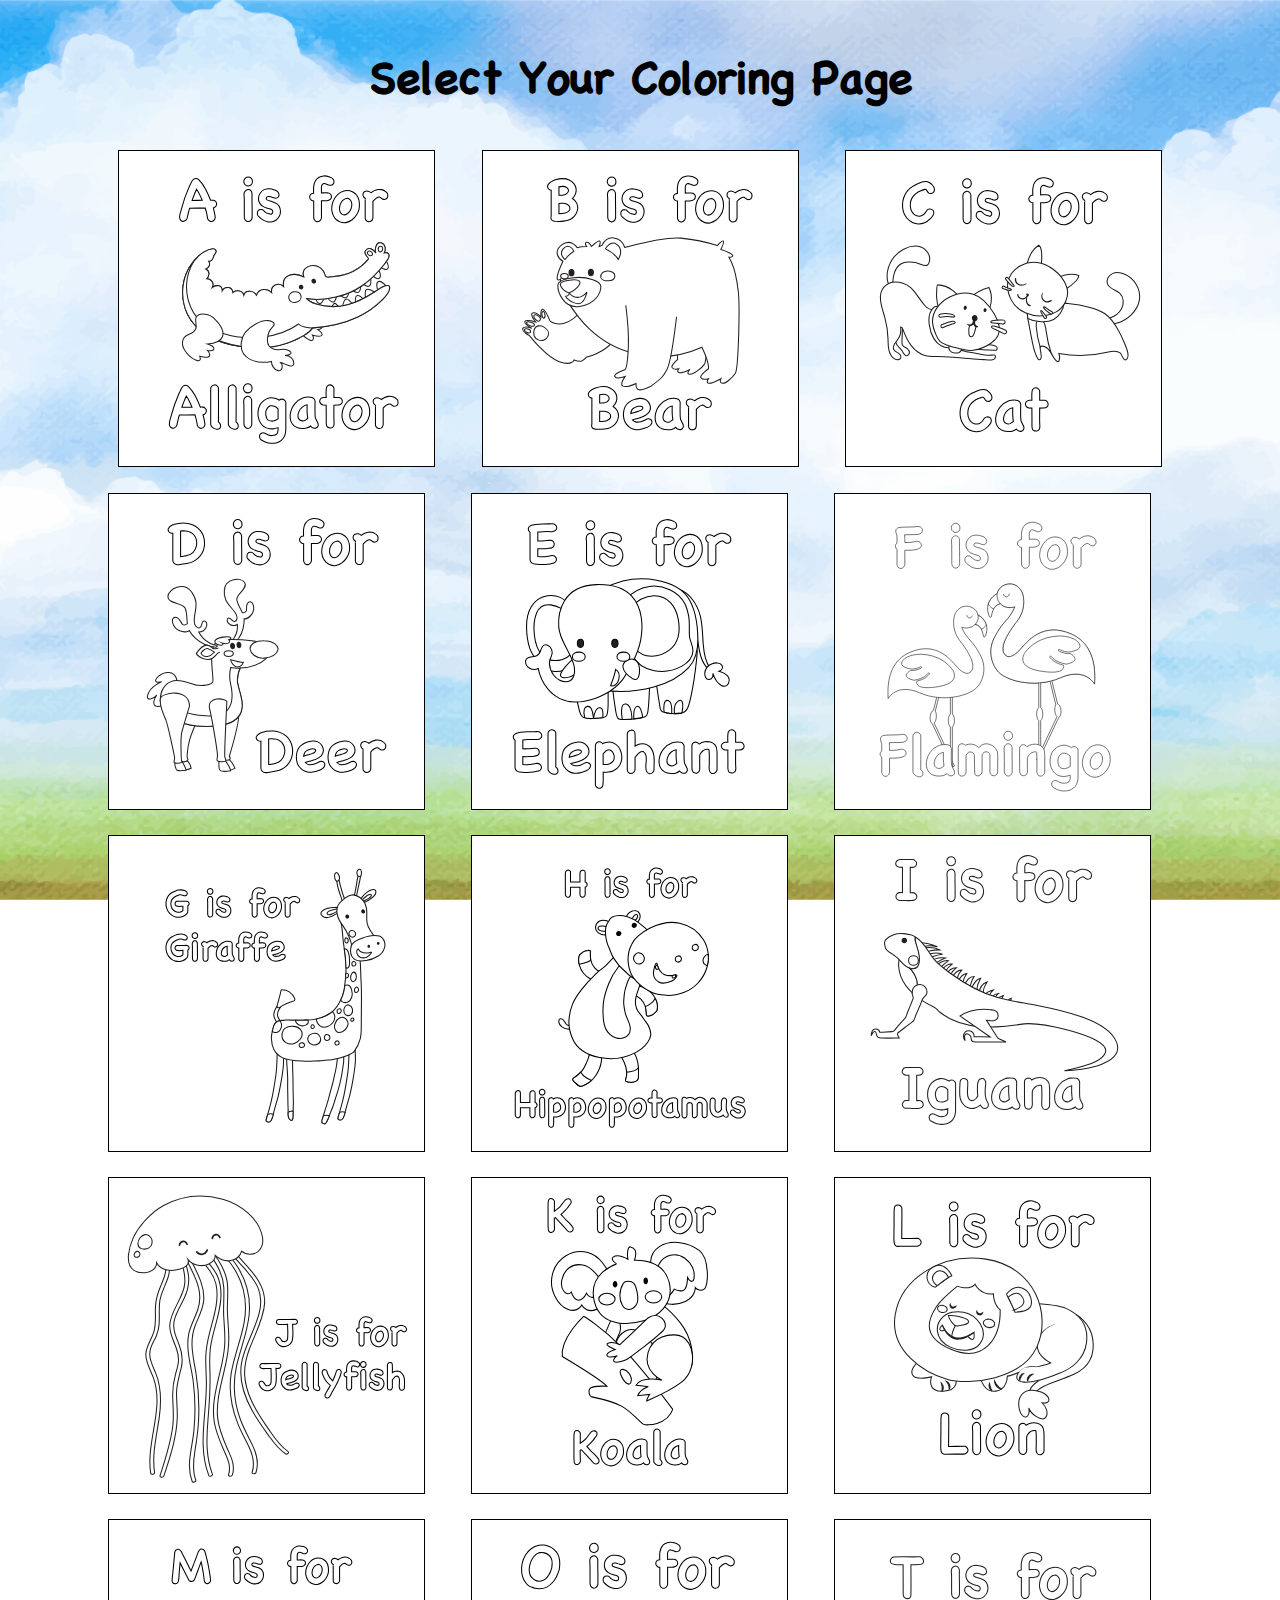
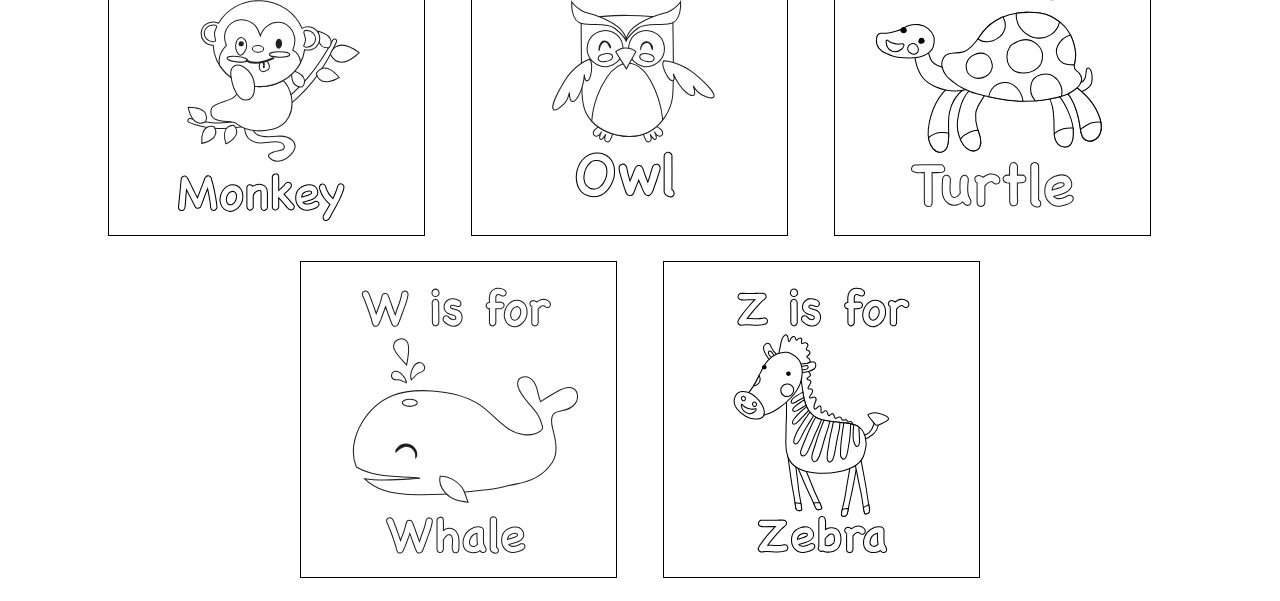
==== www/navigation.html @ 16ae5a18 "add everything" ====
<html>
    <head>
	<script type="text/javascript" src="js/jquery-3.1.1.min.js"></script>

	<style>
	 @font-face {
	     font-family: "Chalkboard";
	     src: url('fonts/ChalkboardSE-Regular.ttf') format('truetype');
	 }
	 html, body {
	     height: 100%;
	     width: 100%;
	     padding: 0;
	     margin: 0;
	     font-family: "Chalkboard", Helvetica, Arial, sans-serif;
	     font-size: 1.2em;
	     background-image: url("icons/background.png");
	     background-repeat: no-repeat;
	     background-attachment: fixed;
	     background-position: center;
	     -webkit-background-size: cover;
	     -moz-background-size: cover;
	     -o-background-size: cover;
	     background-size: cover;
	 }
	 ul {
	     list-style: none;
	 }
	 li {
	     display: inline-block;
	     margin-right: 15px;
	 }
	 input {
	     visibility:hidden;
	 }
	 label {
	     cursor: pointer;
	 }
	 .thumbnail {
	     width: 25%;
	     margin: 1%;
	     border: 1px solid black;
	     background: #ffffff;
	 }
	</style>

	<title>Alphabet Animals - Navigation</title>
    </head>

    <body>
	<div align="center" style="padding: 10px">
	    <h1>
		Select Your Coloring Page
	    </h1>
	    
	    <div id="images">
	    </div>
	</div>
    </body>
    
    <!-- inject images dynamically -->
    <script>
     var path = "img/";
     var coloring_pages = [
	 "alligator.svg",
	 "bear.svg",
	 "cat.svg",
	 "deer.svg",
	 "elephant.svg",
	 "flamingo.svg",
	 "giraffe.svg",
	 "hippo.svg",
	 "iguana.svg",
	 "jellyfish.svg",
	 "koala.svg",
	 "lion.svg",
	 "monkey.svg",
	 "owl.svg",
	 "turtle.svg",
	 "whale.svg",
	 "zebra.svg"		  
     ];
     var N = coloring_pages.length;
     for (var i = 0; i < N; i++) {
	 var url = path + coloring_pages[i]
	 var image_string = "<label><input type='radio' name='selection' value=" + url + ">" + "<img src=" + url + " class='thumbnail' /></label>";
	 document.getElementById('images').innerHTML = document.getElementById('images').innerHTML + image_string
     }
     
     /*jslint sub: true, maxerr: 50, indent: 4, browser: true */
     (function (global) {
	 $('input:radio').on('click', function(e) {
	     var val = e.currentTarget.value;
	     global.localStorage.setItem("mySharedData", val);
	     console.log(val);
	     window.location.href = 'coloring.html';
	 });
     }(window));
    </script>
</html>
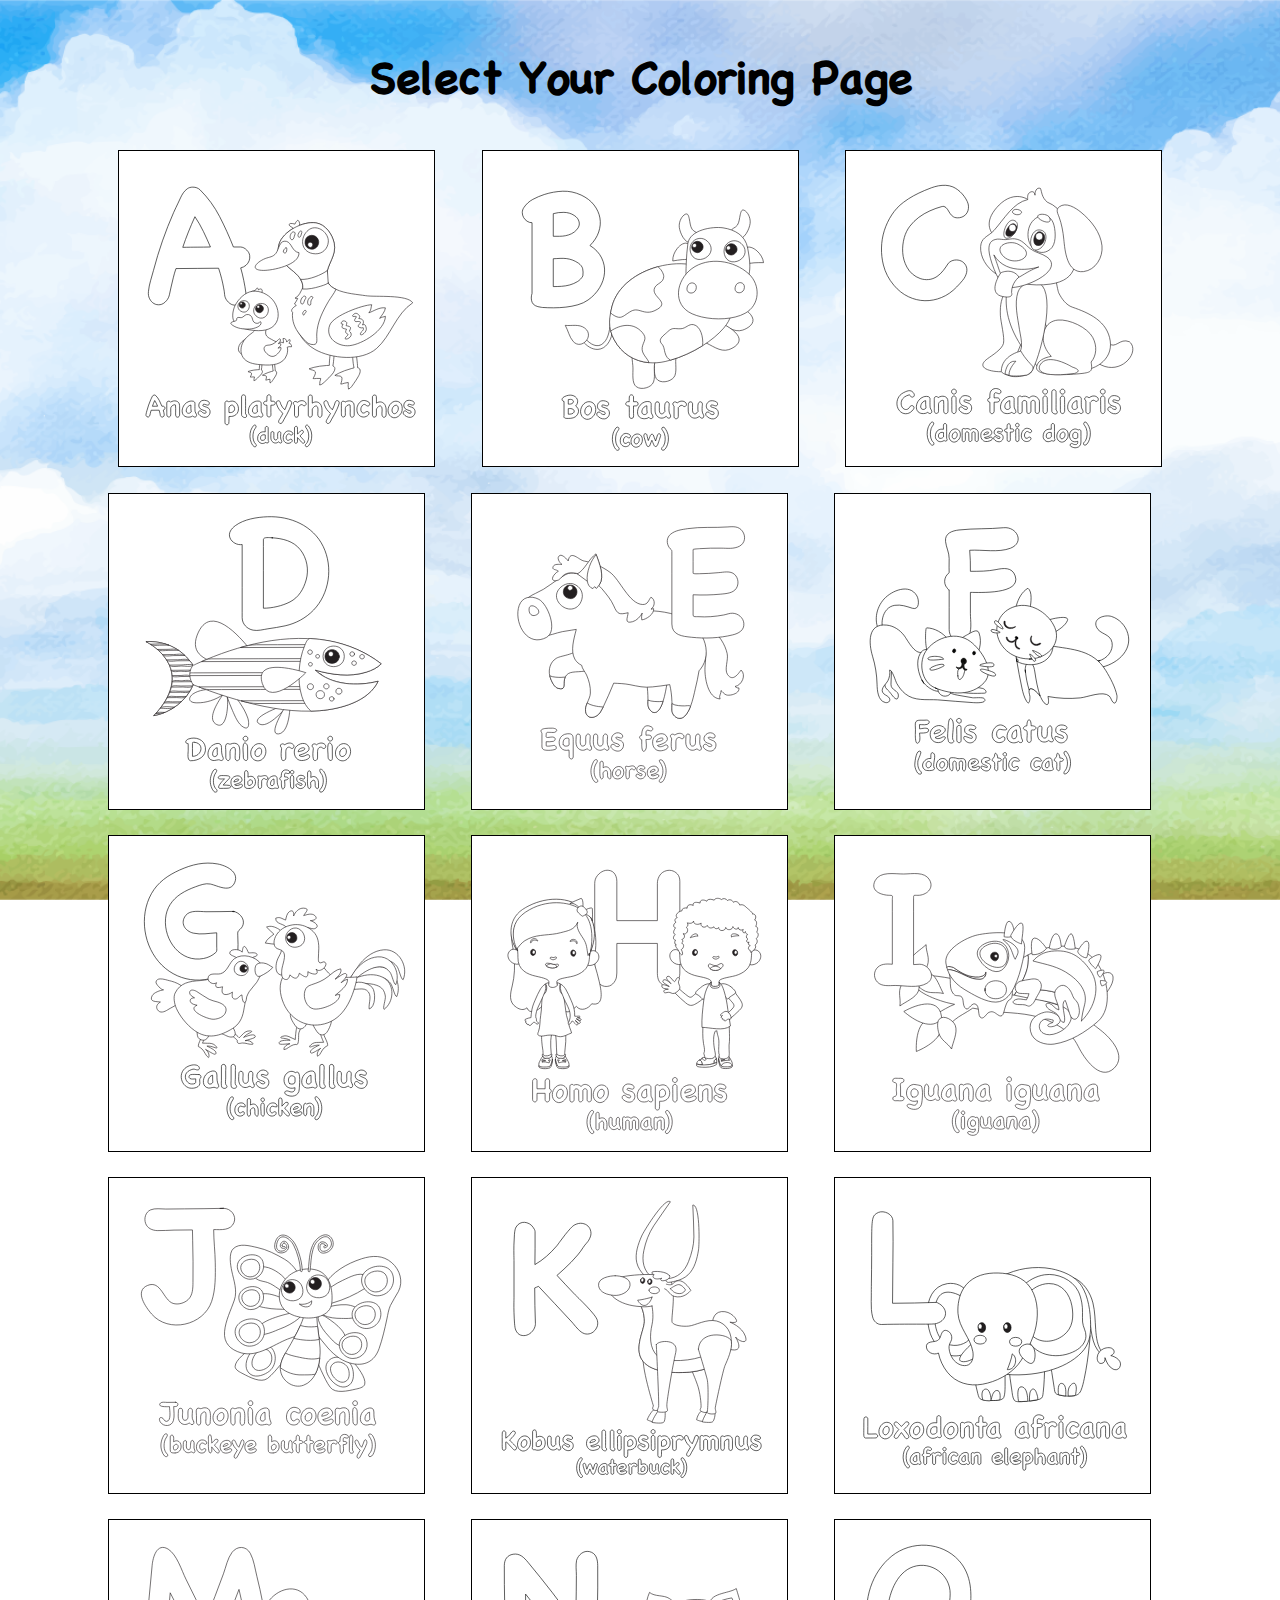
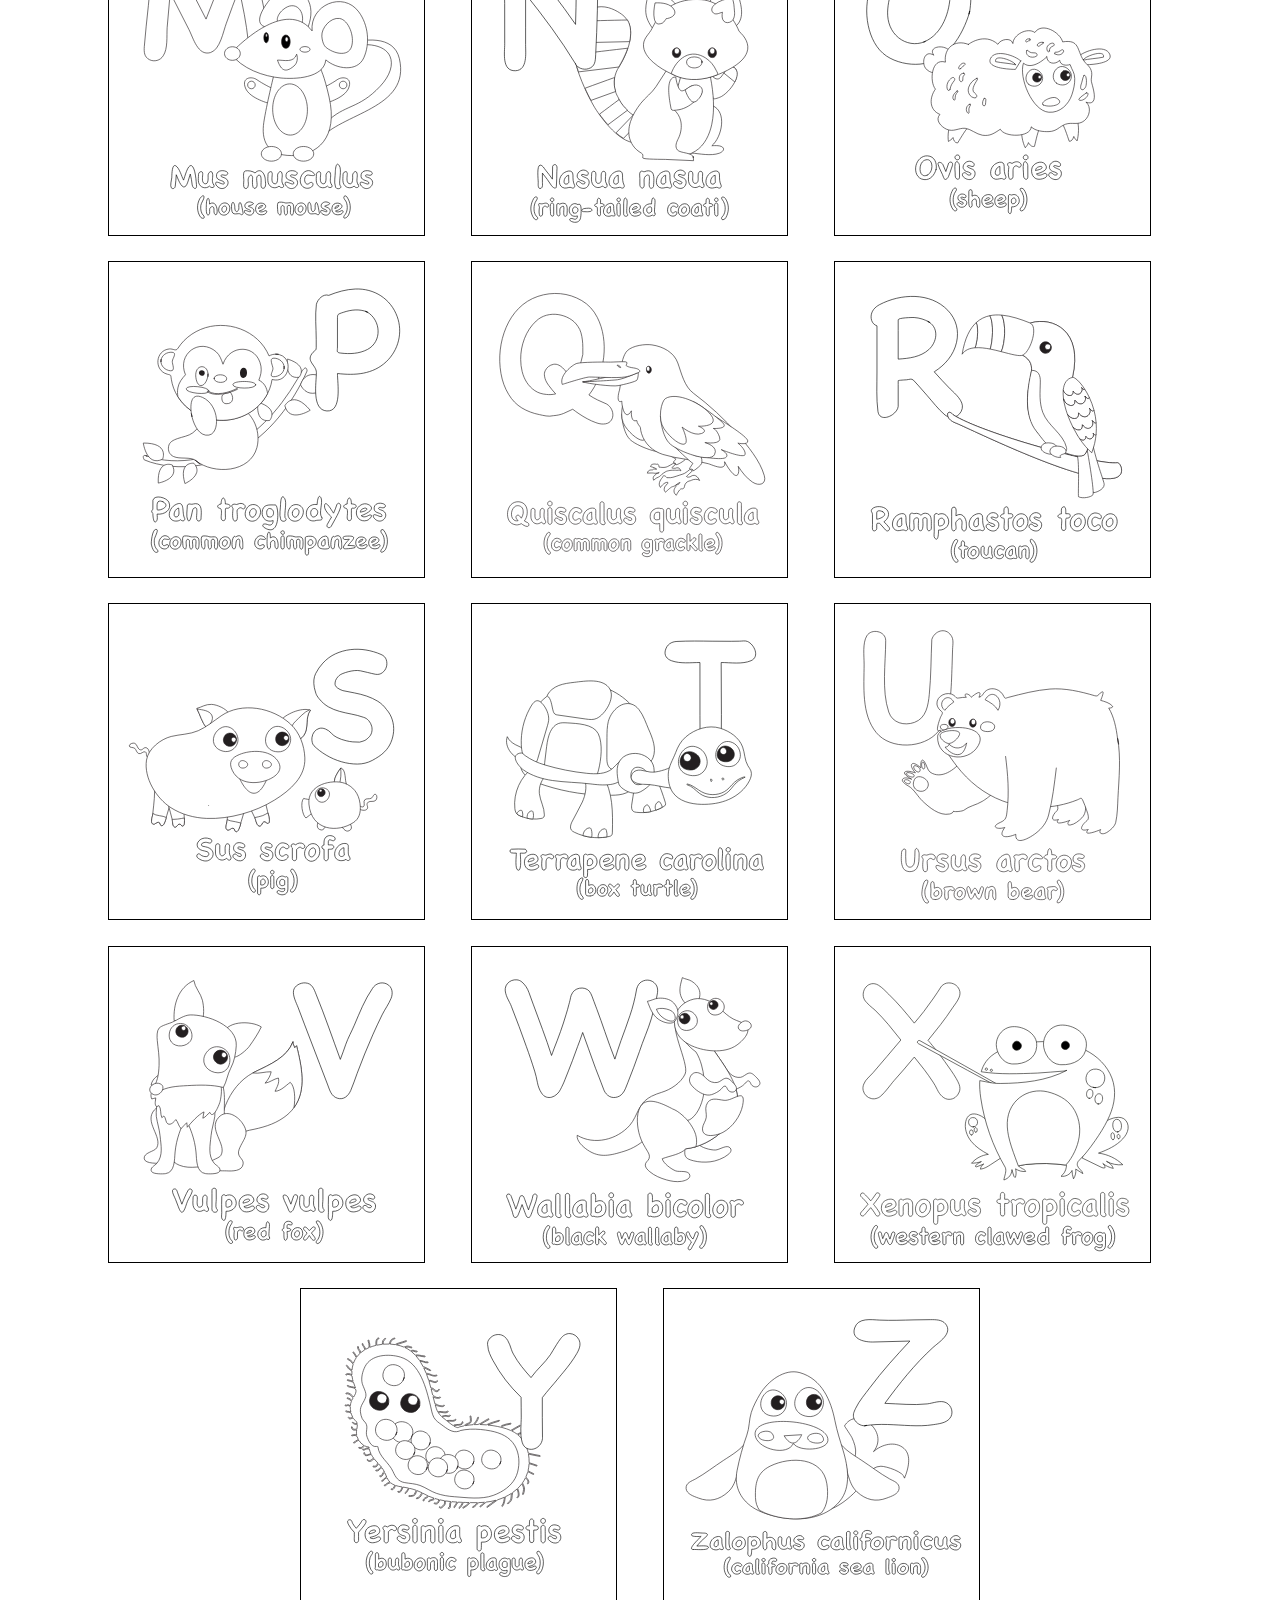
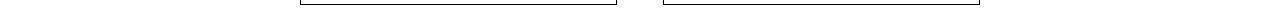
==== commit 15b02bb6: "Update concept tree of life new graphics" ====
--- a/www/navigation.html
+++ b/www/navigation.html
@@ -62,23 +62,32 @@
     <script>
      var path = "img/";
      var coloring_pages = [
-	 "alligator.svg",
-	 "bear.svg",
-	 "cat.svg",
-	 "deer.svg",
-	 "elephant.svg",
-	 "flamingo.svg",
-	 "giraffe.svg",
-	 "hippo.svg",
+	 "anas.svg",
+	 "bos.svg",
+	 "canis.svg",
+	 "danio.svg",
+	 "equus.svg",
+	 "felis.svg",
+	 "gallus.svg",
+	 "homo.svg",
 	 "iguana.svg",
-	 "jellyfish.svg",
-	 "koala.svg",
-	 "lion.svg",
-	 "monkey.svg",
-	 "owl.svg",
-	 "turtle.svg",
-	 "whale.svg",
-	 "zebra.svg"		  
+	 "junonia.svg",
+	 "kobus.svg",
+	 "loxodonta.svg",
+	 "mus.svg",
+	 "nasua.svg",
+	 "ovis.svg",
+	 "pan.svg",
+	 "quiscalus.svg",
+	 "ramphastos.svg",
+	 "sus.svg",
+	 "terrapene.svg",
+	 "ursus.svg",
+	 "vulpes.svg",
+	 "wallabia.svg",
+	 "xenopus.svg",
+	 "yersinia.svg",
+	 "zalophus.svg"
      ];
      var N = coloring_pages.length;
      for (var i = 0; i < N; i++) {
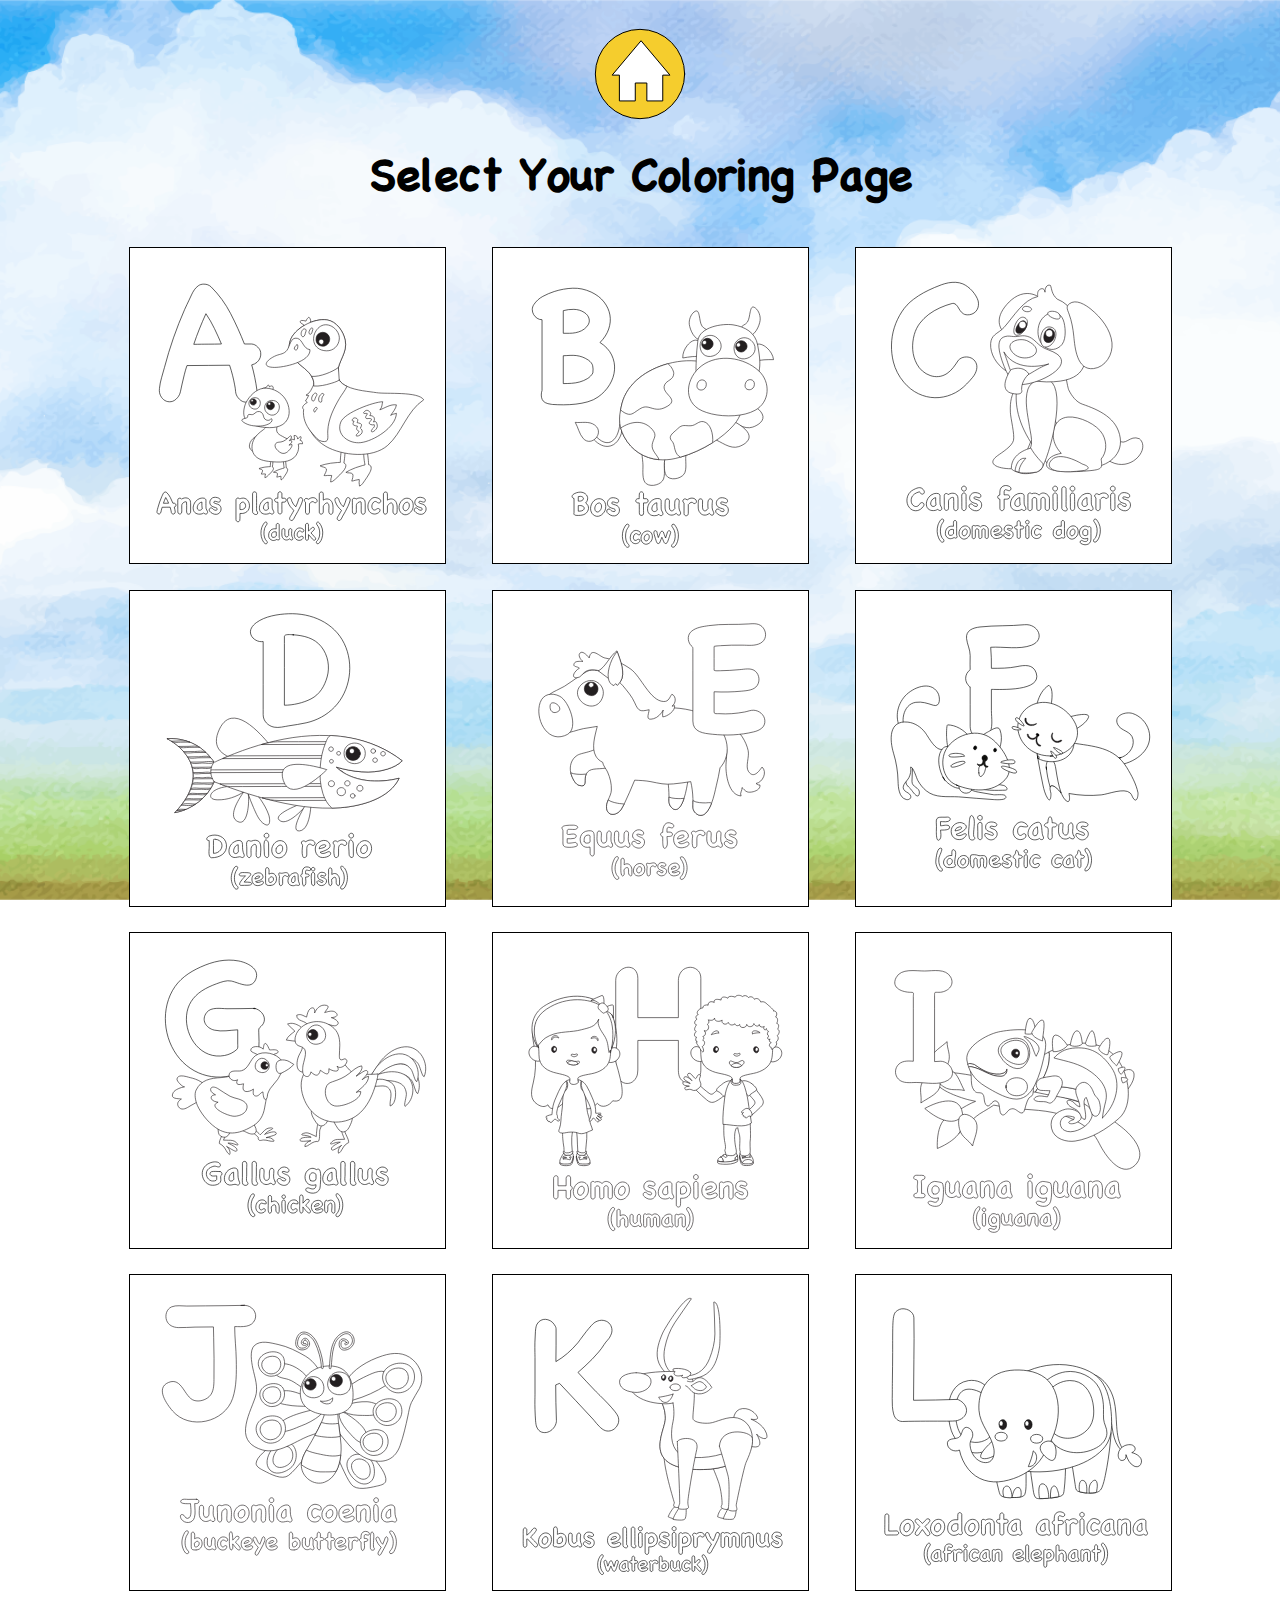
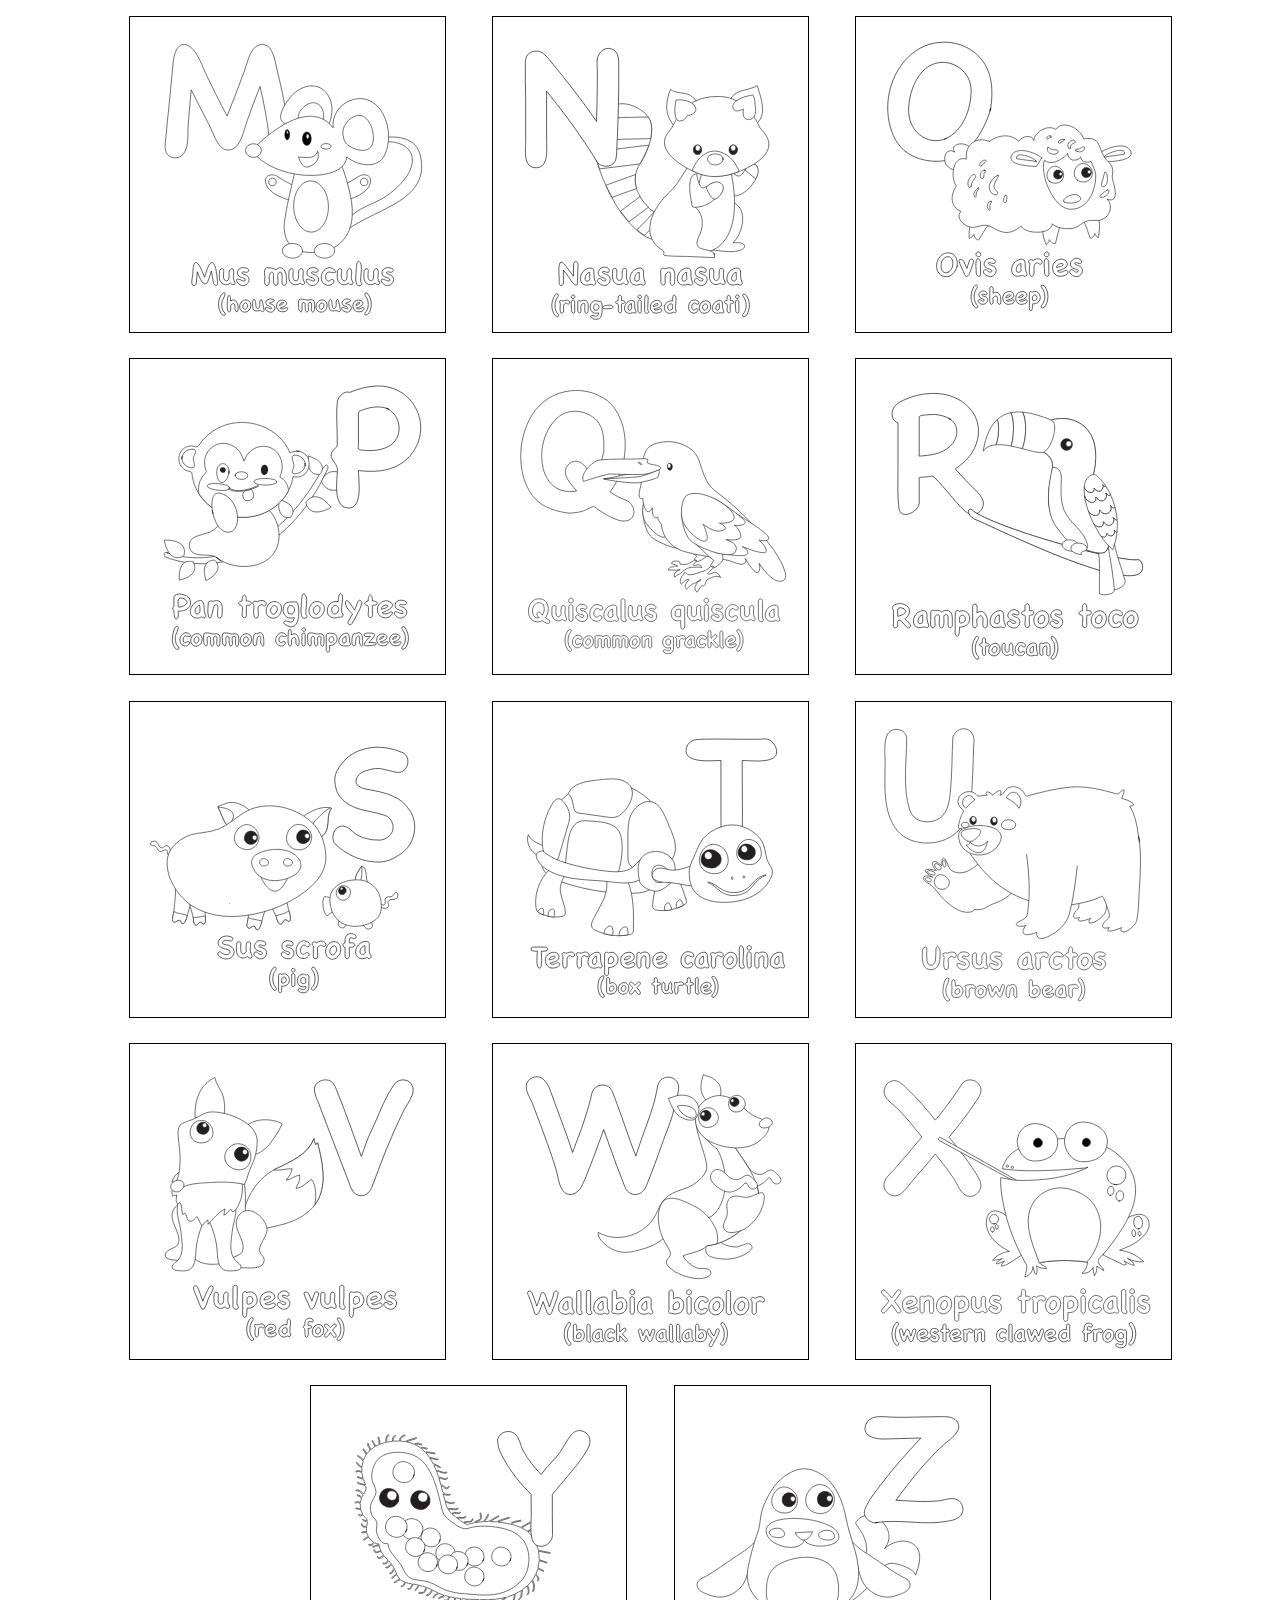
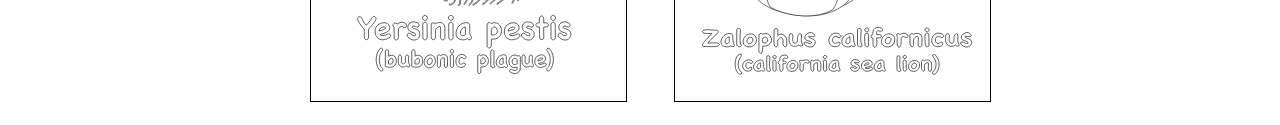
==== commit 1a06bdc1: "navigation buttons" ====
--- a/www/navigation.html
+++ b/www/navigation.html
@@ -49,9 +49,7 @@
 
     <body>
 	<div align="center" style="padding: 10px">
-	    <h1>
-		Select Your Coloring Page
-	    </h1>
+	    <a href="index.html"><img src="icons/home.svg"/></a><h1 style="padding-top:0x; margin-top:0px">Select Your Coloring Page</h1>
 	    
 	    <div id="images">
 	    </div>
@@ -93,6 +91,9 @@
      for (var i = 0; i < N; i++) {
 	 var url = path + coloring_pages[i]
 	 var image_string = "<label><input type='radio' name='selection' value=" + url + ">" + "<img src=" + url + " class='thumbnail' /></label>";
+	 if((i+1)%3 == 0) {
+	     image_string = image_string + "<br>"
+	 }
 	 document.getElementById('images').innerHTML = document.getElementById('images').innerHTML + image_string
      }
      
